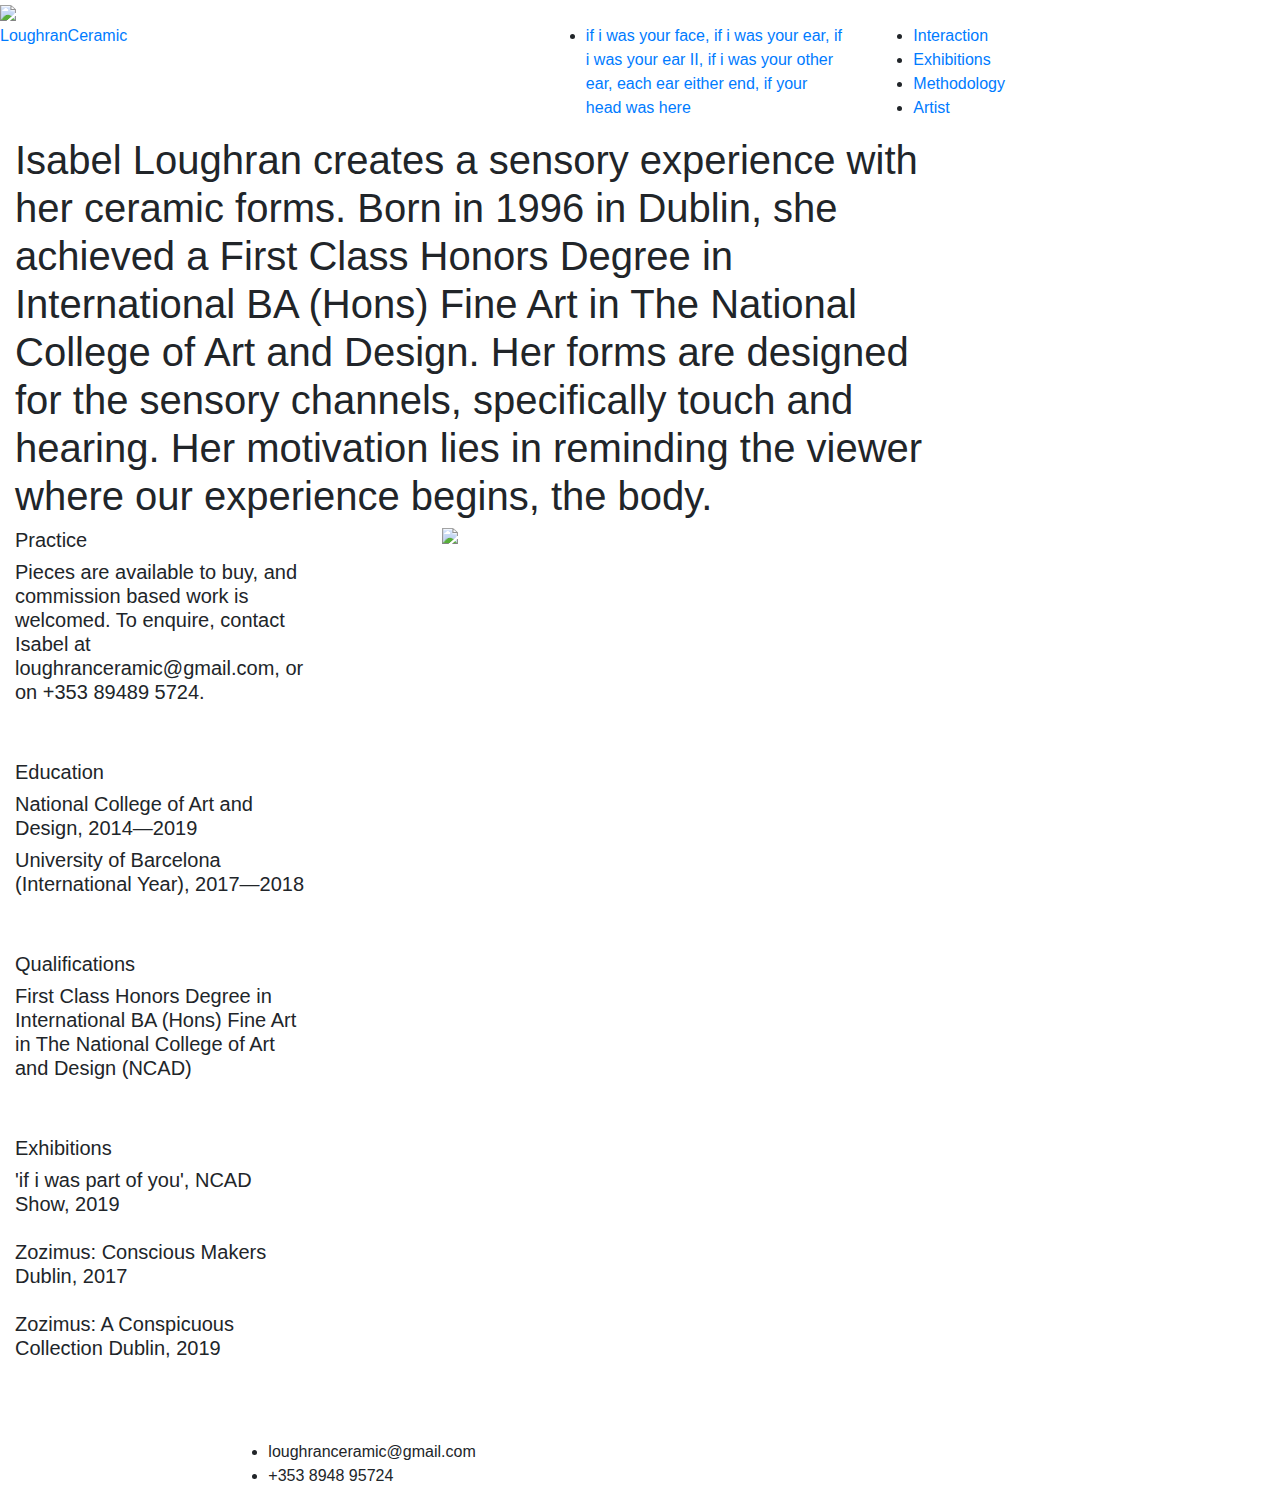
==== artist.html @ e688d414 "Add files via upload" ====
<!doctype html>
<html lang="en">
  <head>
    <!-- Required meta tags -->
    <meta charset="utf-8">
    <meta name="viewport" content="width=device-width, initial-scale=1, shrink-to-fit=no">

    <!-- Bootstrap CSS -->
    <link rel="stylesheet" href="https://stackpath.bootstrapcdn.com/bootstrap/4.3.1/css/bootstrap.min.css" integrity="sha384-ggOyR0iXCbMQv3Xipma34MD+dH/1fQ784/j6cY/iJTQUOhcWr7x9JvoRxT2MZw1T" crossorigin="anonymous">
      <link href="css/style.css" rel="stylesheet">

    <title>LoughranCeramic</title>
  </head>
    
    


<body>

  <div class="icon-bar">
  <a href="https://www.instagram.com/loughran.ceramic/" class="insta"><div class="insta"><img src="images/insta.png"></div></a> 
   
</div>    
    
<div id="navbar">
    <div class="row">
    <div class="col-sm-3">
  <a href="index.html" class="name">LoughranCeramic</a>
    </div>
    <div class="col-sm-3 offset-2 pieces">
  <ul>
      <li ><a href="#section2">if i was your face, </a><a href="#section1">if i was your ear, </a><a href="#section6">if i was your ear II,</a>  <a href="#section3">if i was your other ear,</a> <a href="#section4">each ear either end,</a> <a href="#section5">if your head was here</a></li>
            
        </ul>
    </div>
 <div class="col-sm-2">
        <ul>
            <li><a href="interaction.html">Interaction</a></li>
            <li><a href="exhibitions.html">Exhibitions</a></li>
            <li><a href="methodology.html">Methodology</a></li>
            <li><a href="artist.html">Artist</a></li>
        </ul>
      
    </div>
        

</div>
    
    </div> 
    <div class="container-fluid">
  <div class="row navblock">
       <div class="col-12">
     
    </div>
    
   
   
  </div>
</div>
    
     <div class="container-fluid toppadding">
  <div class="row toppadding">
       <div class="col-sm-9 col-12">
      <h1>Isabel Loughran creates a sensory experience with her ceramic forms. Born in 1996 in Dublin, she achieved a First Class Honors Degree in International BA (Hons) Fine Art in The National College of Art and Design. Her forms are designed for the sensory channels, specifically touch and hearing. Her motivation lies in reminding the viewer where our experience begins, the body.
</h1>
    </div>
    
   
   
  </div>
</div>
      <div class="container-fluid">
  <div class="row toppadding">
            <div class="col-sm-3">
                <h5>Practice  
</h5>
                <h5>Pieces are available to buy, and commission based work is welcomed. To enquire, contact Isabel at loughranceramic@gmail.com, or on +353 89489 5724.</h5>
                <br><br>
                 <h5>Education  
</h5>
                <h5>National College of Art and Design, 2014—2019  
</h5>
               <h5> University of Barcelona (International Year), 2017—2018</h5>
                <br><br>
                
                <h5>Qualifications  
</h5>
                <h5>First Class Honors Degree in International BA (Hons) Fine Art in The National College of Art and Design (NCAD)</h5>
                <br><br>
                <h5>Exhibitions  
</h5>
               <h5>'if i was part of you', NCAD Show, 2019<br><br>Zozimus: Conscious Makers Dublin, 2017<br><br>Zozimus: A Conspicuous Collection Dublin, 2019
<br><br></h5><br><br>
    </div>
            <div class="col-sm-8 offset-sm-1 col-12 pic">
                      <img src="images/isabel-headshot-2.png" class="embed-responsive">
                   </div>
       <div class="col-sm-3">
      
               
               
    </div>
          </div>
</div>
   <div class="footer">
  <div class="col-sm-4 offset-sm-2">
        <ul>
             <li>loughranceramic@gmail.com</li>
            <li>+353 8948 95724</li>
            
            
        </ul>
      
    </div>
</div> 
    
<script>
var prevScrollpos = window.pageYOffset;
window.onscroll = function() {
var currentScrollPos = window.pageYOffset;
  if (prevScrollpos > currentScrollPos) {
    document.getElementById("navbar").style.top = "0";
  } else {
    document.getElementById("navbar").style.top = "-175px";
  }
  prevScrollpos = currentScrollPos;
}
</script>
</body>
</html>
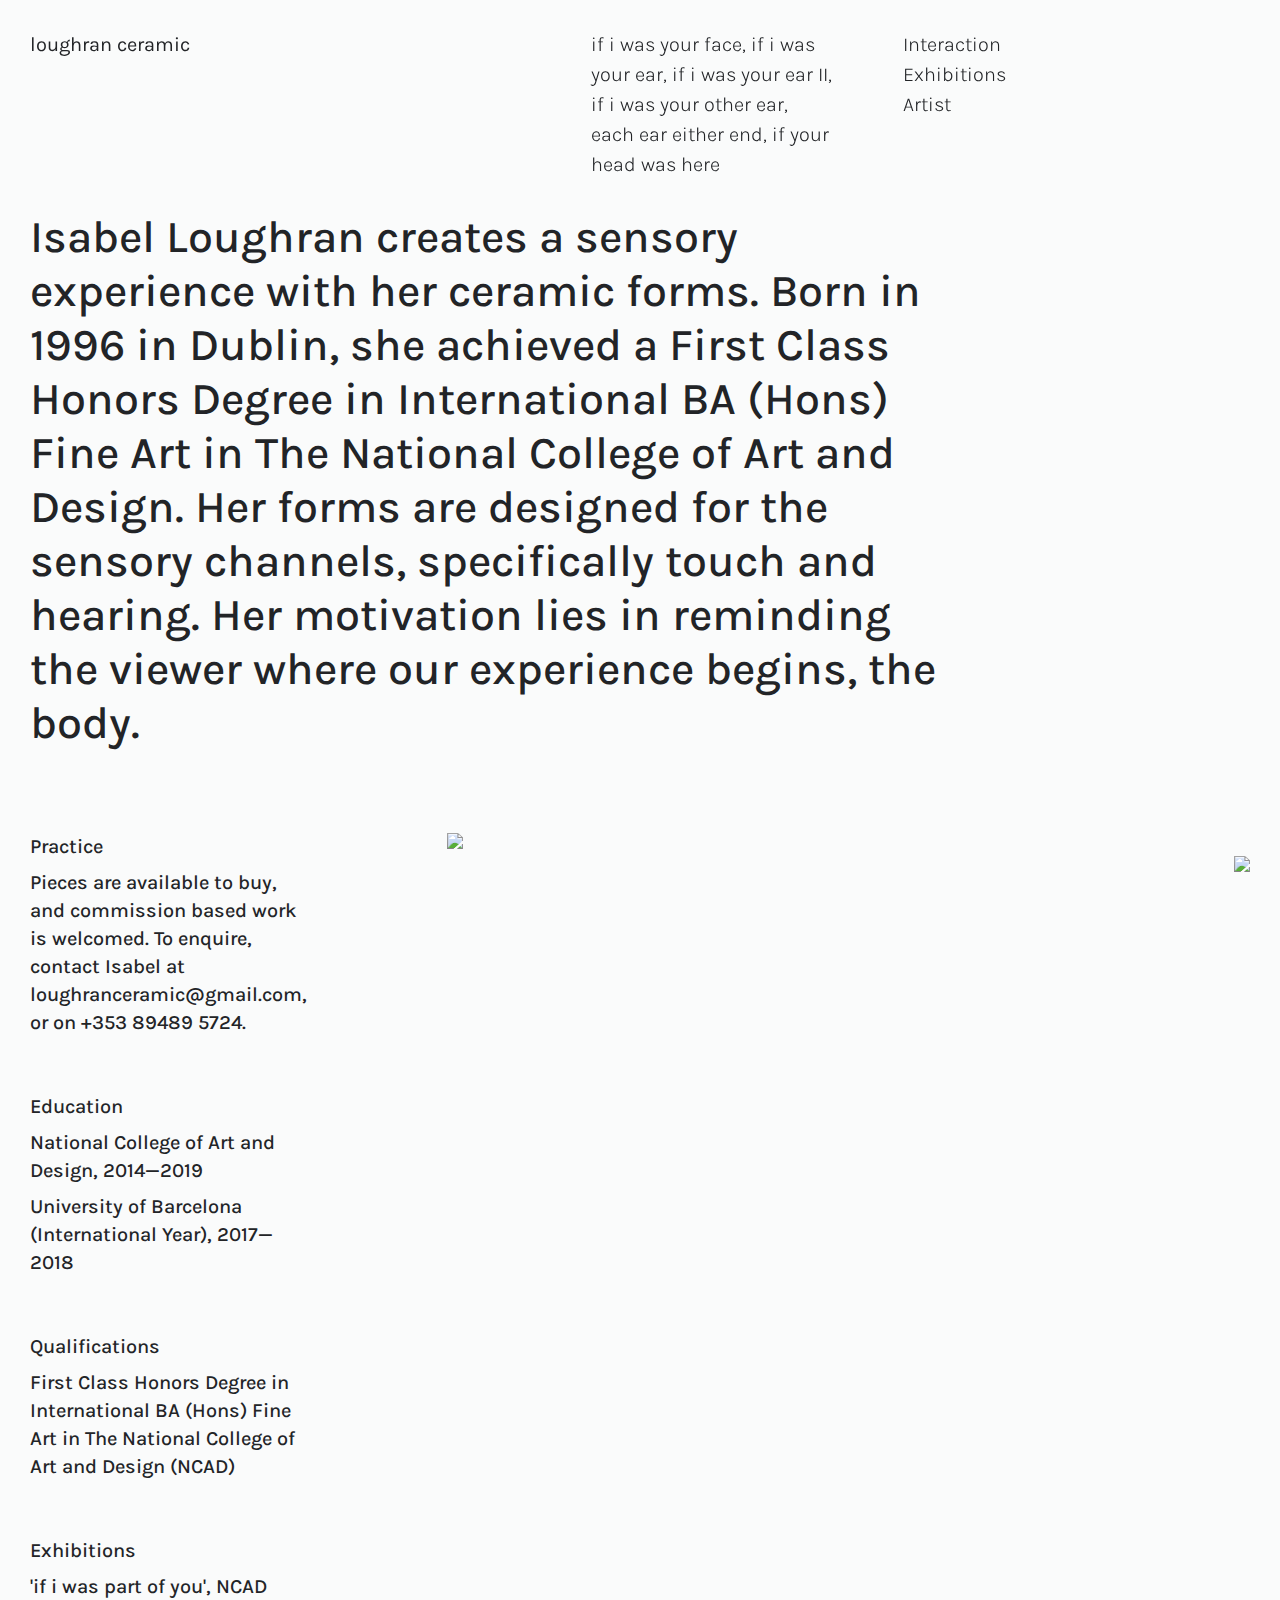
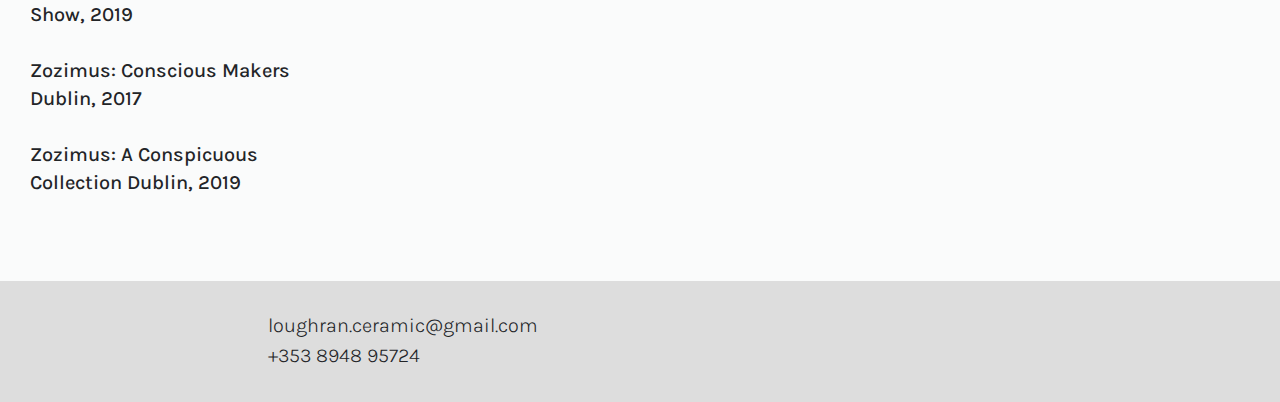
==== commit 911356cf: "fixes" ====
--- a/artist.html
+++ b/artist.html
@@ -8,8 +8,8 @@
     <!-- Bootstrap CSS -->
     <link rel="stylesheet" href="https://stackpath.bootstrapcdn.com/bootstrap/4.3.1/css/bootstrap.min.css" integrity="sha384-ggOyR0iXCbMQv3Xipma34MD+dH/1fQ784/j6cY/iJTQUOhcWr7x9JvoRxT2MZw1T" crossorigin="anonymous">
       <link href="css/style.css" rel="stylesheet">
-
-    <title>LoughranCeramic</title>
+<link href="https://fonts.googleapis.com/css?family=Karla&display=swap" rel="stylesheet">
+    <title>loughran ceramic</title>
   </head>
     
     
@@ -25,7 +25,7 @@
 <div id="navbar">
     <div class="row">
     <div class="col-sm-3">
-  <a href="index.html" class="name">LoughranCeramic</a>
+  <a href="index.html" class="name">loughran ceramic</a>
     </div>
     <div class="col-sm-3 offset-2 pieces">
   <ul>
@@ -37,7 +37,7 @@
         <ul>
             <li><a href="interaction.html">Interaction</a></li>
             <li><a href="exhibitions.html">Exhibitions</a></li>
-            <li><a href="methodology.html">Methodology</a></li>
+<!--            <li><a href="methodology.html">Methodology</a></li>-->
             <li><a href="artist.html">Artist</a></li>
         </ul>
       
@@ -105,7 +105,7 @@
    <div class="footer">
   <div class="col-sm-4 offset-sm-2">
         <ul>
-             <li>loughranceramic@gmail.com</li>
+             <li>loughran.ceramic@gmail.com</li>
             <li>+353 8948 95724</li>
             
             
@@ -127,4 +127,4 @@
 }
 </script>
 </body>
-</html>+</html>
--- a/css/style.css
+++ b/css/style.css
@@ -0,0 +1,209 @@
+
+body
+{
+    background-color: #fafbfb;
+}
+.toppadding
+{
+    margin-top: 45px;
+   margin-right: 0px;
+    margin-left: 0px;
+    padding-top: 30px;
+    
+    
+
+}
+.name
+{
+    
+    font-size: 20px;
+  
+    
+}
+.pic
+{
+   padding-bottom: 160px; 
+}
+.navblock
+{
+    height:60px;
+}
+h1
+{
+    font-size: 34px;
+    color: #222427;
+    
+    font-family: 'Karla', sans-serif;
+}
+
+ul
+{
+    list-style: none;
+    font-weight: 300;
+}
+
+li
+{
+    color: #222427;
+    font-size: 20px;
+    padding-left: 0px;
+    margin-left: 0px;
+}
+
+h5
+{
+   color: #222427;
+    font-size: 20px;
+    
+    font-family: 'Karla', sans-serif;
+    line-height: 1.4;
+}
+p
+{
+    font-size: 14px;
+    
+    font-family: 'Karla', sans-serif;
+}
+p a:hover
+{
+    font-size: 14px;
+    
+    font-family: 'Karla', sans-serif;
+    color: #222427;
+    text-decoration: underline;
+    background-color: #ddd;
+}
+a
+{
+    color: #222427;
+}
+a:active
+{
+    color: #222427;
+    text-decoration: underline;
+}
+#navbar {
+ z-index: 1000;
+  position: fixed;
+  top: 0;
+  width: 100%;
+  display: block;
+  transition: top 0.3s;
+    
+    font-family: 'Karla', sans-serif;
+    padding-top: 30px;
+    padding-left:30px;
+    padding-right:30px;
+}
+
+
+
+#navbar a:hover {
+  background-color: #ddd;
+  color: #222427;
+}
+
+.footer {
+  
+  left: 0;
+  bottom: 0;
+  width: 100%;
+  color: white;
+  text-align: left;
+    
+    font-family: 'Karla', sans-serif;
+    background-color: #ddd;
+    padding-top: 30px;
+    padding-bottom: 15px;
+    padding-left: 0px;
+}
+.footer a:hover
+{
+   background-color: #fafbfb;
+  color: #222427; 
+}
+.white
+{
+    color: #fafbfb;;
+}
+
+.interactioncomp
+    {
+        display: none;
+    }
+
+.pieces
+{
+    display: none;
+}
+
+/* Fixed/sticky icon bar (vertically aligned 50% from the top of the screen) */
+.icon-bar {
+  position: fixed;
+  bottom: 0%;
+  -webkit-transform: translateY(-50%);
+  -ms-transform: translateY(-50%);
+  transform: translateY(-50%);
+    line-height: 0.2;
+    right:0;
+    margin-right: 20px;
+    z-index: 1000;
+    
+}
+
+/* Style the icon bar links */
+.icon-bar a {
+  display: block;
+  text-align: center;
+  padding: 10px;
+  transition: all 0.3s ease;
+  color: white;
+  font-size: 20px;
+    
+    font-family: 'Karla', sans-serif;
+    line-height: 0.2;
+    
+    
+}
+
+/* Style the social media icons with color, if you want */
+.icon-bar a:hover {
+  
+    text-decoration: none;
+    
+}
+
+.insta {
+  
+  color: white;
+    
+    font-family: 'Karla', sans-serif;
+    line-height: 0.2;
+    
+}
+.sold
+{
+    color: red;
+}
+@media screen and (min-width: 600px) {
+    h1
+{
+    font-size: 45px;
+    color: #222427;
+    
+    font-family: 'Karla', sans-serif;
+}
+    .interactionsep
+    {
+        display: none;
+    }
+    .interactioncomp
+    {
+        display: block;
+    }
+    .pieces
+{
+    display: block;
+}
+    
+}
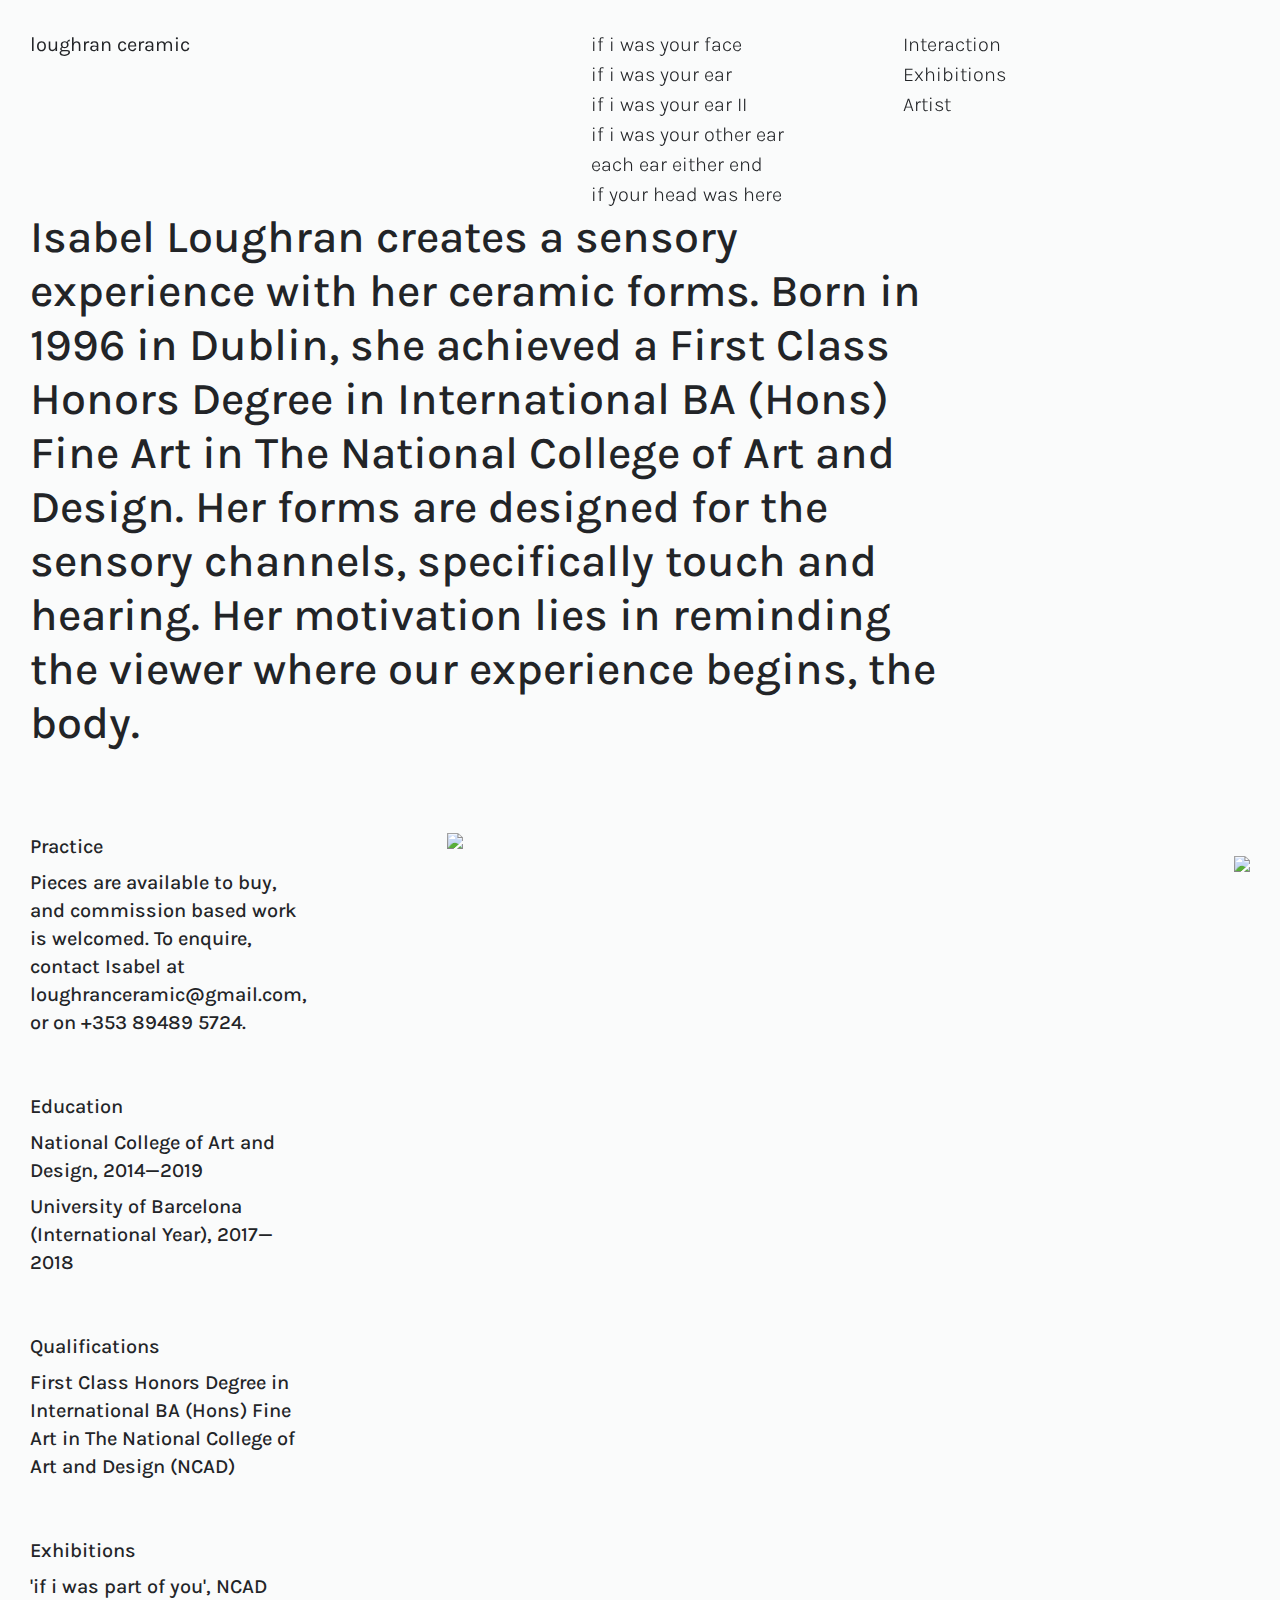
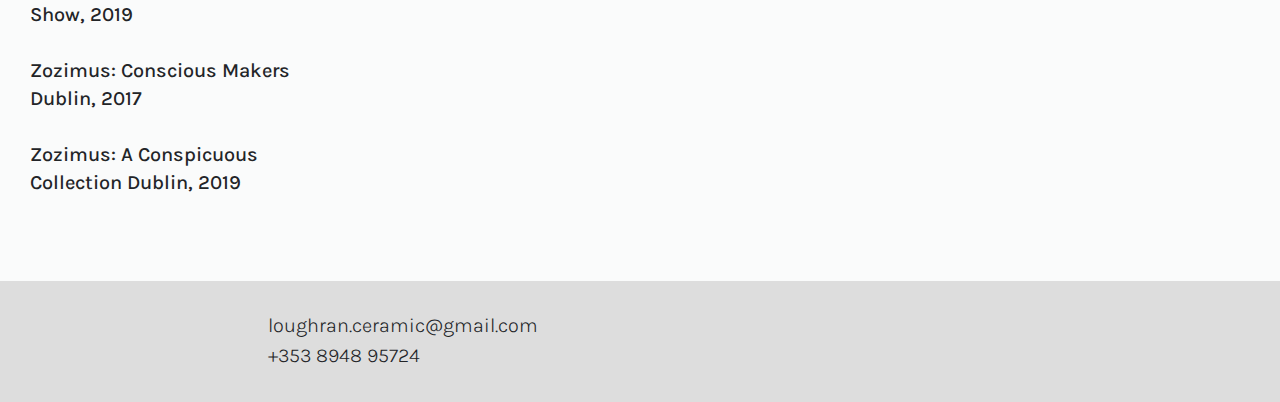
==== commit 64e89ae9: "projects list format" ====
--- a/artist.html
+++ b/artist.html
@@ -29,7 +29,8 @@
     </div>
     <div class="col-sm-3 offset-2 pieces">
   <ul>
-      <li ><a href="#section2">if i was your face, </a><a href="#section1">if i was your ear, </a><a href="#section6">if i was your ear II,</a>  <a href="#section3">if i was your other ear,</a> <a href="#section4">each ear either end,</a> <a href="#section5">if your head was here</a></li>
+<!--      <li ><a href="#section2">if i was your face, </a><a href="#section1">if i was your ear, </a><a href="#section6">if i was your ear II,</a>  <a href="#section3">if i was your other ear,</a> <a href="#section4">each ear either end,</a> <a href="#section5">if your head was here</a></li>-->
+      <li ><a href="#section2">if i was your face</a><br><a href="#section1">if i was your ear </a><br><a href="#section6">if i was your ear II</a><br><a href="#section3">if i was your other ear</a><br> <a href="#section4">each ear either end</a><br><a href="#section5">if your head was here</a></li>
             
         </ul>
     </div>
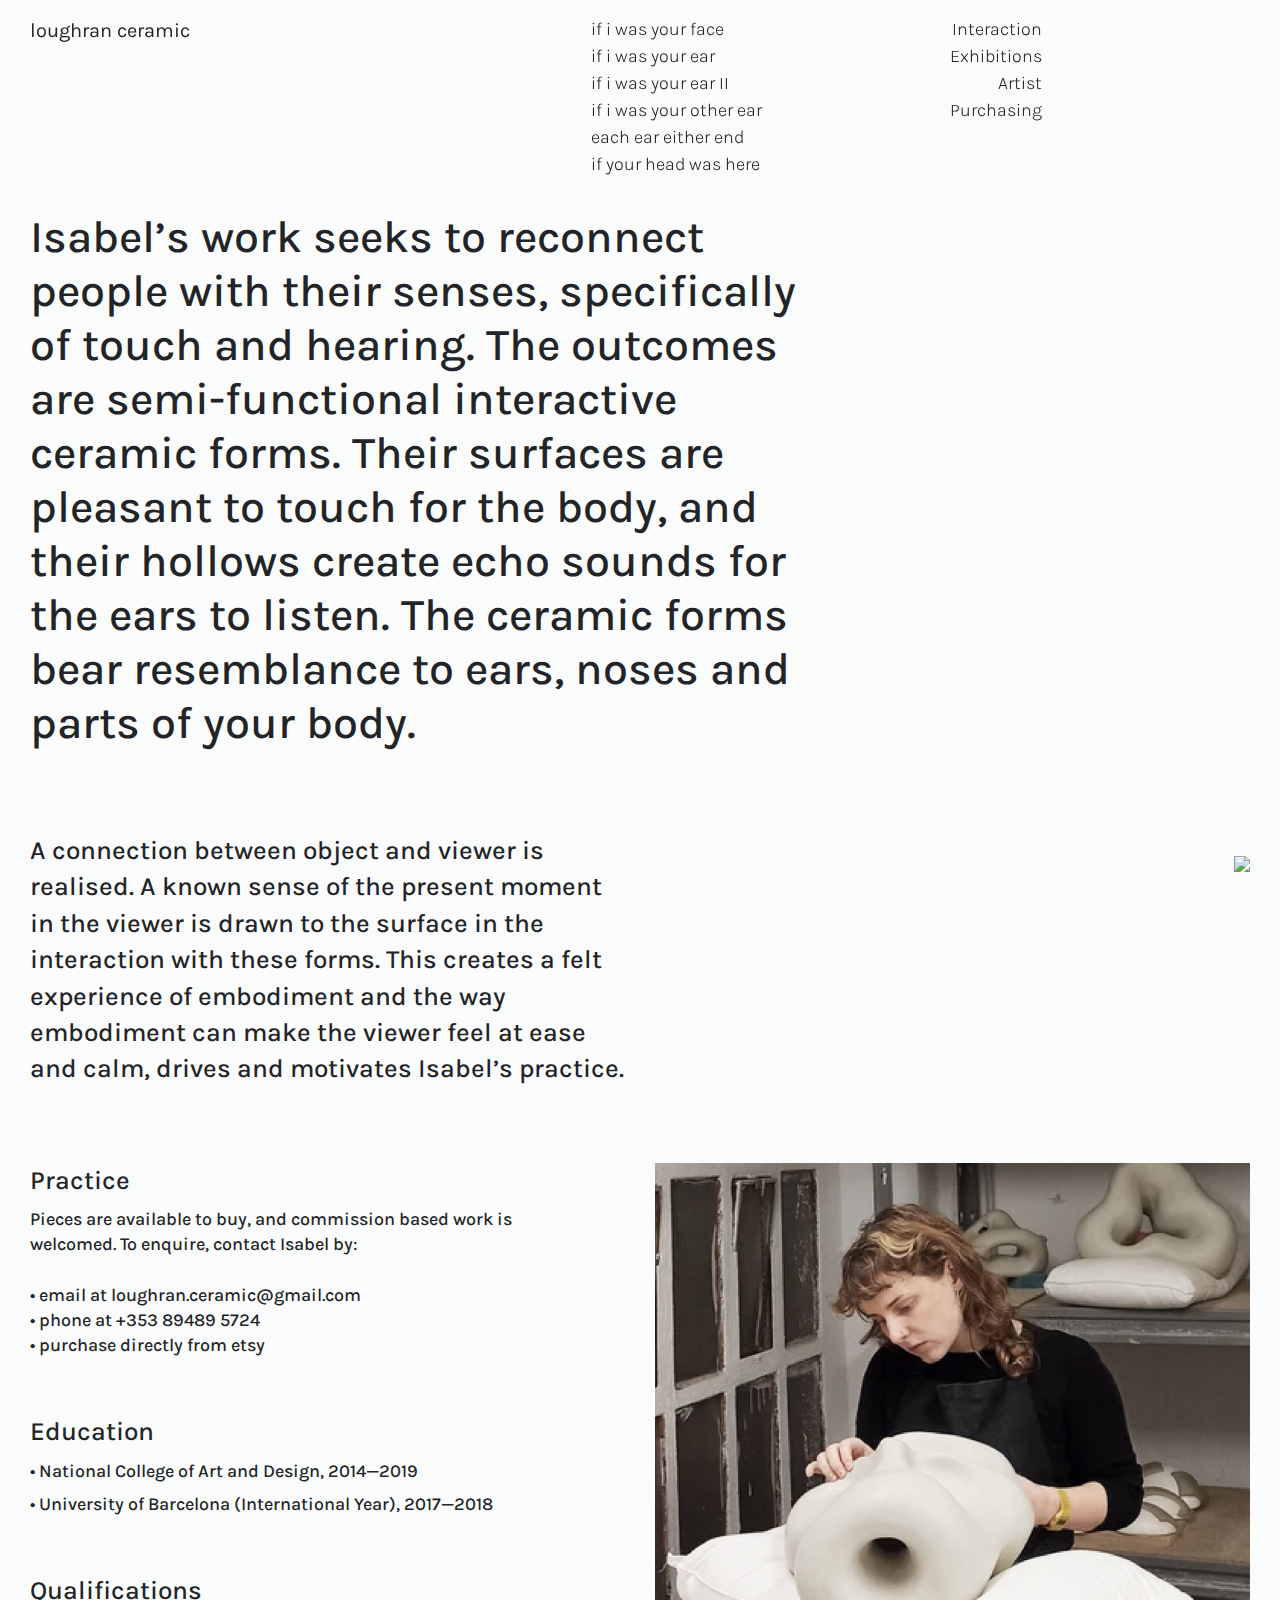
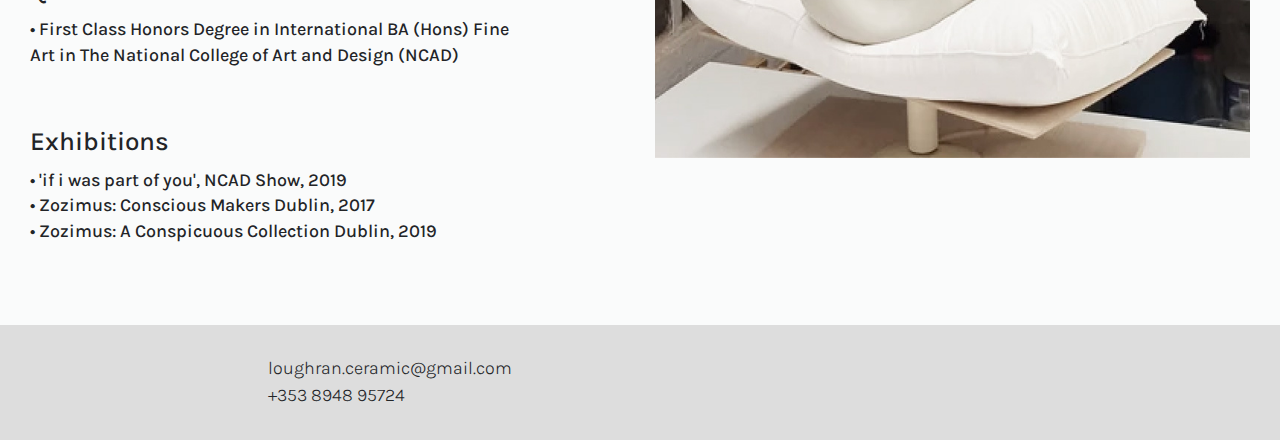
==== commit 16fe7478: "buttons" ====
--- a/artist.html
+++ b/artist.html
@@ -24,30 +24,31 @@
     
 <div id="navbar">
     <div class="row">
-    <div class="col-sm-3">
+    <div class="col-sm-3 ">
   <a href="index.html" class="name">loughran ceramic</a>
     </div>
-    <div class="col-sm-3 offset-2 pieces">
+    <div class="col-sm-3 offset-sm-2 pieces">
   <ul>
-<!--      <li ><a href="#section2">if i was your face, </a><a href="#section1">if i was your ear, </a><a href="#section6">if i was your ear II,</a>  <a href="#section3">if i was your other ear,</a> <a href="#section4">each ear either end,</a> <a href="#section5">if your head was here</a></li>-->
-      <li ><a href="#section2">if i was your face</a><br><a href="#section1">if i was your ear </a><br><a href="#section6">if i was your ear II</a><br><a href="#section3">if i was your other ear</a><br> <a href="#section4">each ear either end</a><br><a href="#section5">if your head was here</a></li>
+      <li><a href="#section2">if i was your face</a><br><a href="#section1">if i was your ear </a><br><a href="#section6">if i was your ear II</a><br><a href="#section3">if i was your other ear</a><br> <a href="#section4">each ear either end</a><br><a href="#section5">if your head was here</a></li>
             
         </ul>
     </div>
- <div class="col-sm-2">
+ <div class="col-sm-2 navlist-mob">
         <ul>
             <li><a href="interaction.html">Interaction</a></li>
             <li><a href="exhibitions.html">Exhibitions</a></li>
 <!--            <li><a href="methodology.html">Methodology</a></li>-->
             <li><a href="artist.html">Artist</a></li>
+            <li><a href="purchasing.html">Purchasing</a></li>
         </ul>
       
     </div>
+     
         
 
 </div>
     
-    </div> 
+    </div>
     <div class="container-fluid">
   <div class="row navblock">
        <div class="col-12">
@@ -61,40 +62,56 @@
     
      <div class="container-fluid toppadding">
   <div class="row toppadding">
-       <div class="col-sm-9 col-12">
+       <div class="col-sm-8 col-12">
+           <h1>Isabel’s work seeks to reconnect people with their senses, specifically of touch and hearing. The outcomes are semi-functional interactive ceramic forms. Their surfaces are pleasant to touch for the body, and their hollows create echo sounds for the ears to listen. The ceramic forms bear resemblance to ears, noses and parts of your body.
+
+           </h1>
+<!--
       <h1>Isabel Loughran creates a sensory experience with her ceramic forms. Born in 1996 in Dublin, she achieved a First Class Honors Degree in International BA (Hons) Fine Art in The National College of Art and Design. Her forms are designed for the sensory channels, specifically touch and hearing. Her motivation lies in reminding the viewer where our experience begins, the body.
 </h1>
+-->
     </div>
+      
     
    
    
   </div>
+           <div class="col-sm-6 col-12 toppadding">
+           <h2>A connection between object and viewer is realised. A known sense of the present moment in the viewer is drawn to the surface in the interaction with these forms. This creates a felt experience of embodiment and the way embodiment can make the viewer feel at ease and calm, drives and motivates Isabel’s practice.
+
+           </h2>
+<!--
+      <h1>Isabel Loughran creates a sensory experience with her ceramic forms. Born in 1996 in Dublin, she achieved a First Class Honors Degree in International BA (Hons) Fine Art in The National College of Art and Design. Her forms are designed for the sensory channels, specifically touch and hearing. Her motivation lies in reminding the viewer where our experience begins, the body.
+</h1>
+-->
+    </div>
 </div>
       <div class="container-fluid">
   <div class="row toppadding">
-            <div class="col-sm-3">
-                <h5>Practice  
+            <div class="col-sm-5">
+                <h2>Practice  
+</h2>
+                
+                <h5>Pieces are available to buy, and commission based work is welcomed. To enquire, contact Isabel by: <br><br>• email at loughran.ceramic@gmail.com<br>• phone at +353 89489 5724 <a href="https://www.etsy.com/il-en/shop/ifIwaspartofYou"><br>• purchase directly from etsy</a></h5>
+                <br><br>
+                 <h2>Education  
+</h2>
+                <h5>• National College of Art and Design, 2014—2019  
 </h5>
-                <h5>Pieces are available to buy, and commission based work is welcomed. To enquire, contact Isabel at loughranceramic@gmail.com, or on +353 89489 5724.</h5>
-                <br><br>
-                 <h5>Education  
-</h5>
-                <h5>National College of Art and Design, 2014—2019  
-</h5>
-               <h5> University of Barcelona (International Year), 2017—2018</h5>
+               <h5>• University of Barcelona (International Year), 2017—2018</h5>
                 <br><br>
                 
-                <h5>Qualifications  
-</h5>
-                <h5>First Class Honors Degree in International BA (Hons) Fine Art in The National College of Art and Design (NCAD)</h5>
+                <h2>Qualifications  
+</h2>
+                <h5>• First Class Honors Degree in International BA (Hons) Fine Art in The National College of Art and Design (NCAD)</h5>
                 <br><br>
-                <h5>Exhibitions  
-</h5>
-               <h5>'if i was part of you', NCAD Show, 2019<br><br>Zozimus: Conscious Makers Dublin, 2017<br><br>Zozimus: A Conspicuous Collection Dublin, 2019
+                <h2>Exhibitions  
+</h2>
+               <h5>• 'if i was part of you', NCAD Show, 2019<br>• Zozimus: Conscious Makers Dublin, 2017<br>• Zozimus: A Conspicuous Collection Dublin, 2019
 <br><br></h5><br><br>
     </div>
-            <div class="col-sm-8 offset-sm-1 col-12 pic">
-                      <img src="images/isabel-headshot-2.png" class="embed-responsive">
+            <div class="col-sm-6 offset-sm-1 col-12 pic">
+                      <img src="images/isabel-loughran.jpg" class="embed-responsive">
                    </div>
        <div class="col-sm-3">
       
@@ -106,7 +123,7 @@
    <div class="footer">
   <div class="col-sm-4 offset-sm-2">
         <ul>
-             <li>loughran.ceramic@gmail.com</li>
+            <li><a href="mailto:loughran.ceramic@gmail.com">loughran.ceramic@gmail.com</a></li>
             <li>+353 8948 95724</li>
             
             
--- a/css/style.css
+++ b/css/style.css
@@ -3,6 +3,58 @@
 {
     background-color: #fafbfb;
 }
+
+.right-align
+{
+    text-align: right;
+    border: 10px;
+    height: 30px;
+}
+
+
+.btn
+{
+    padding-top: 16px;
+    color: black;
+    background-color: #F0B09E;
+    border-radius: 100px;
+   
+    
+}
+.btn:hover
+{
+    padding-top: 16px;
+/*    background-color: #B3B85C;*/
+    background-color: #CC9687;
+    text-decoration: none;
+    outline-color: black;
+    outline-width: 1px;
+    outline-style: solid;
+}
+
+.white
+{
+    text-decoration: none;
+    color: black;
+}
+
+.slider1{
+    background-image: url(../images/Carousel/4.jpg);
+    background-repeat: no-repeat;
+    background-size: cover;
+}
+.slider2{
+    background-image: url(../images/Carousel/5.jpg);
+    background-repeat: no-repeat;
+    background-size: cover;
+}
+.slider3{
+    background-image: url(../images/Carousel/2.jpg);
+    background-repeat: no-repeat;
+    background-size: cover;
+}
+
+
 .toppadding
 {
     margin-top: 45px;
@@ -13,6 +65,27 @@
     
 
 }
+a:hover
+{
+    text-decoration: none;
+}
+.botpadding
+{
+    margin-top: 45px;
+   margin-right: 0px;
+    margin-left: 0px;
+    padding-top: 30px;
+    
+    
+
+}
+
+    .bot-mob-padding
+{
+    padding-bottom: 60px;
+}
+
+
 .name
 {
     
@@ -36,6 +109,15 @@
     font-family: 'Karla', sans-serif;
 }
 
+h2
+{
+    font-size: 26px;
+    color: #222427;
+    line-height: 1.4;
+    
+    font-family: 'Karla', sans-serif;
+}
+
 ul
 {
     list-style: none;
@@ -45,61 +127,98 @@
 li
 {
     color: #222427;
-    font-size: 20px;
+    font-size: 18px;
     padding-left: 0px;
     margin-left: 0px;
-}
-
-h5
-{
-   color: #222427;
-    font-size: 20px;
-    
-    font-family: 'Karla', sans-serif;
-    line-height: 1.4;
-}
-p
-{
-    font-size: 14px;
-    
-    font-family: 'Karla', sans-serif;
-}
-p a:hover
-{
-    font-size: 14px;
+    
+}
+
+
+
+/*
+a:hover
+{
+    text-decoration: underline;
+     
     
     font-family: 'Karla', sans-serif;
     color: #222427;
     text-decoration: underline;
     background-color: #ddd;
 }
+*/
+h5 a:hover
+{
+    color: #C27C65;
+    
+    
+    font-family: 'Karla', sans-serif;
+    color: #222427;
+    text-decoration: underline;
+    
+}
+
+h5
+{
+   color: #222427;
+    font-size: 18px;
+    
+    font-family: 'Karla', sans-serif;
+    line-height: 1.4;
+}
+p
+{
+    font-size: 14px;
+    
+    font-family: 'Karla', sans-serif;
+}
+p a:hover
+{
+    font-size: 14px;
+    
+    font-family: 'Karla', sans-serif;
+    color: #222427;
+    text-decoration: underline;
+    
+}
 a
 {
     color: #222427;
+    
 }
 a:active
 {
     color: #222427;
-    text-decoration: underline;
-}
+   
+}
+
+
 #navbar {
  z-index: 1000;
   position: fixed;
   top: 0;
   width: 100%;
   display: block;
-  transition: top 0.3s;
-    
-    font-family: 'Karla', sans-serif;
-    padding-top: 30px;
+  transition: top 0.4s;
+    
+    font-family: 'Karla', sans-serif;
+    padding-top: 16px;
     padding-left:30px;
     padding-right:30px;
 }
 
+.navlist-mob
+{
+    line-height: 33px;
+    text-align: right;
+    top: 0px;
+       
+}
 
 
 #navbar a:hover {
-  background-color: #ddd;
+  text-decoration: underline;
+   
   color: #222427;
 }
 
@@ -122,10 +241,7 @@
    background-color: #fafbfb;
   color: #222427; 
 }
-.white
-{
-    color: #fafbfb;;
-}
+
 
 .interactioncomp
     {
@@ -204,6 +320,12 @@
     .pieces
 {
     display: block;
-}
-    
-}
+    
+}
+    
+.navlist-mob
+{
+    line-height: 27px;
+}
+    
+}
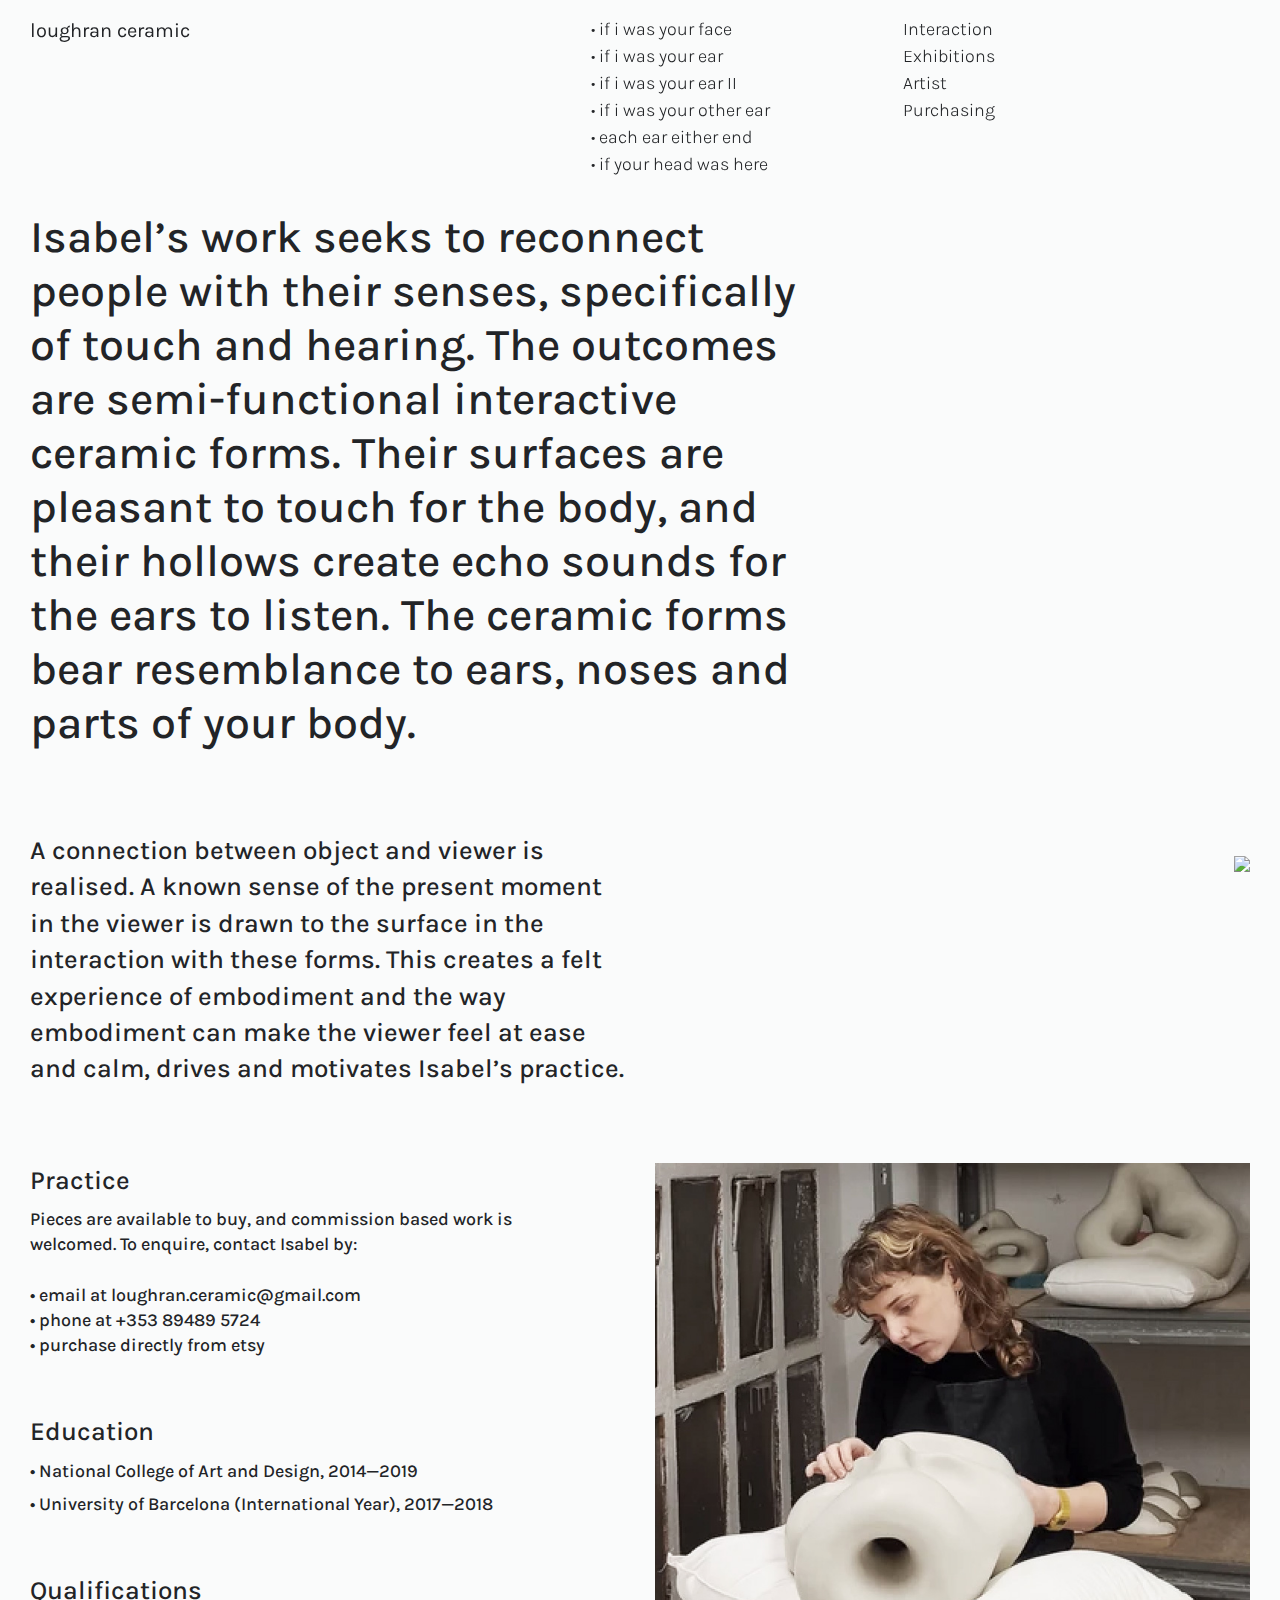
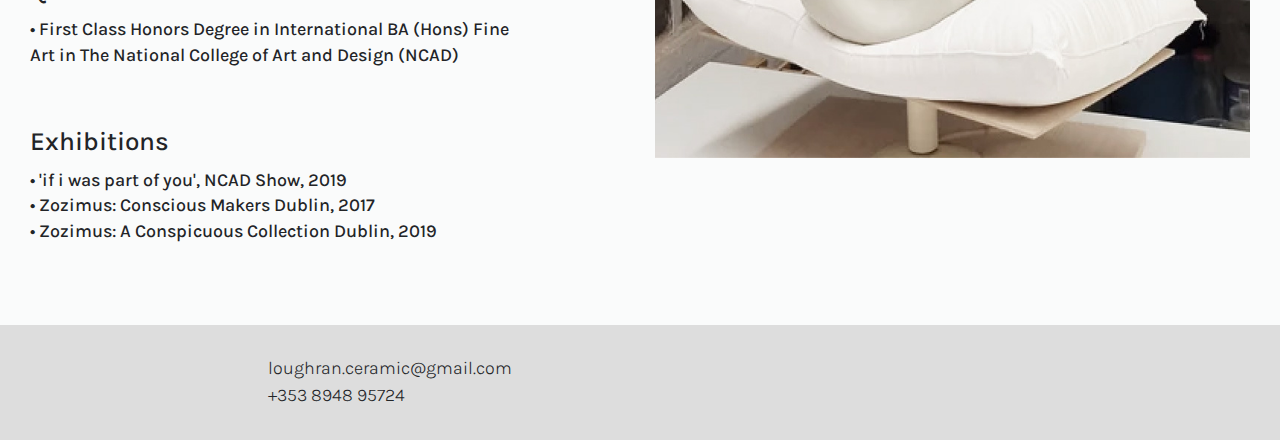
==== commit 0d85ccc9: "fixes" ====
--- a/artist.html
+++ b/artist.html
@@ -29,7 +29,7 @@
     </div>
     <div class="col-sm-3 offset-sm-2 pieces">
   <ul>
-      <li><a href="#section2">if i was your face</a><br><a href="#section1">if i was your ear </a><br><a href="#section6">if i was your ear II</a><br><a href="#section3">if i was your other ear</a><br> <a href="#section4">each ear either end</a><br><a href="#section5">if your head was here</a></li>
+      <li><a href="#section2">• if i was your face</a><br><a href="#section1">• if i was your ear </a><br><a href="#section6">• if i was your ear II</a><br><a href="#section3">• if i was your other ear</a><br> <a href="#section4">• each ear either end</a><br><a href="#section5">• if your head was here</a></li>
             
         </ul>
     </div>
--- a/css/style.css
+++ b/css/style.css
@@ -326,6 +326,7 @@
 .navlist-mob
 {
     line-height: 27px;
-}
-    
-}
+    text-align: left;
+}
+    
+}
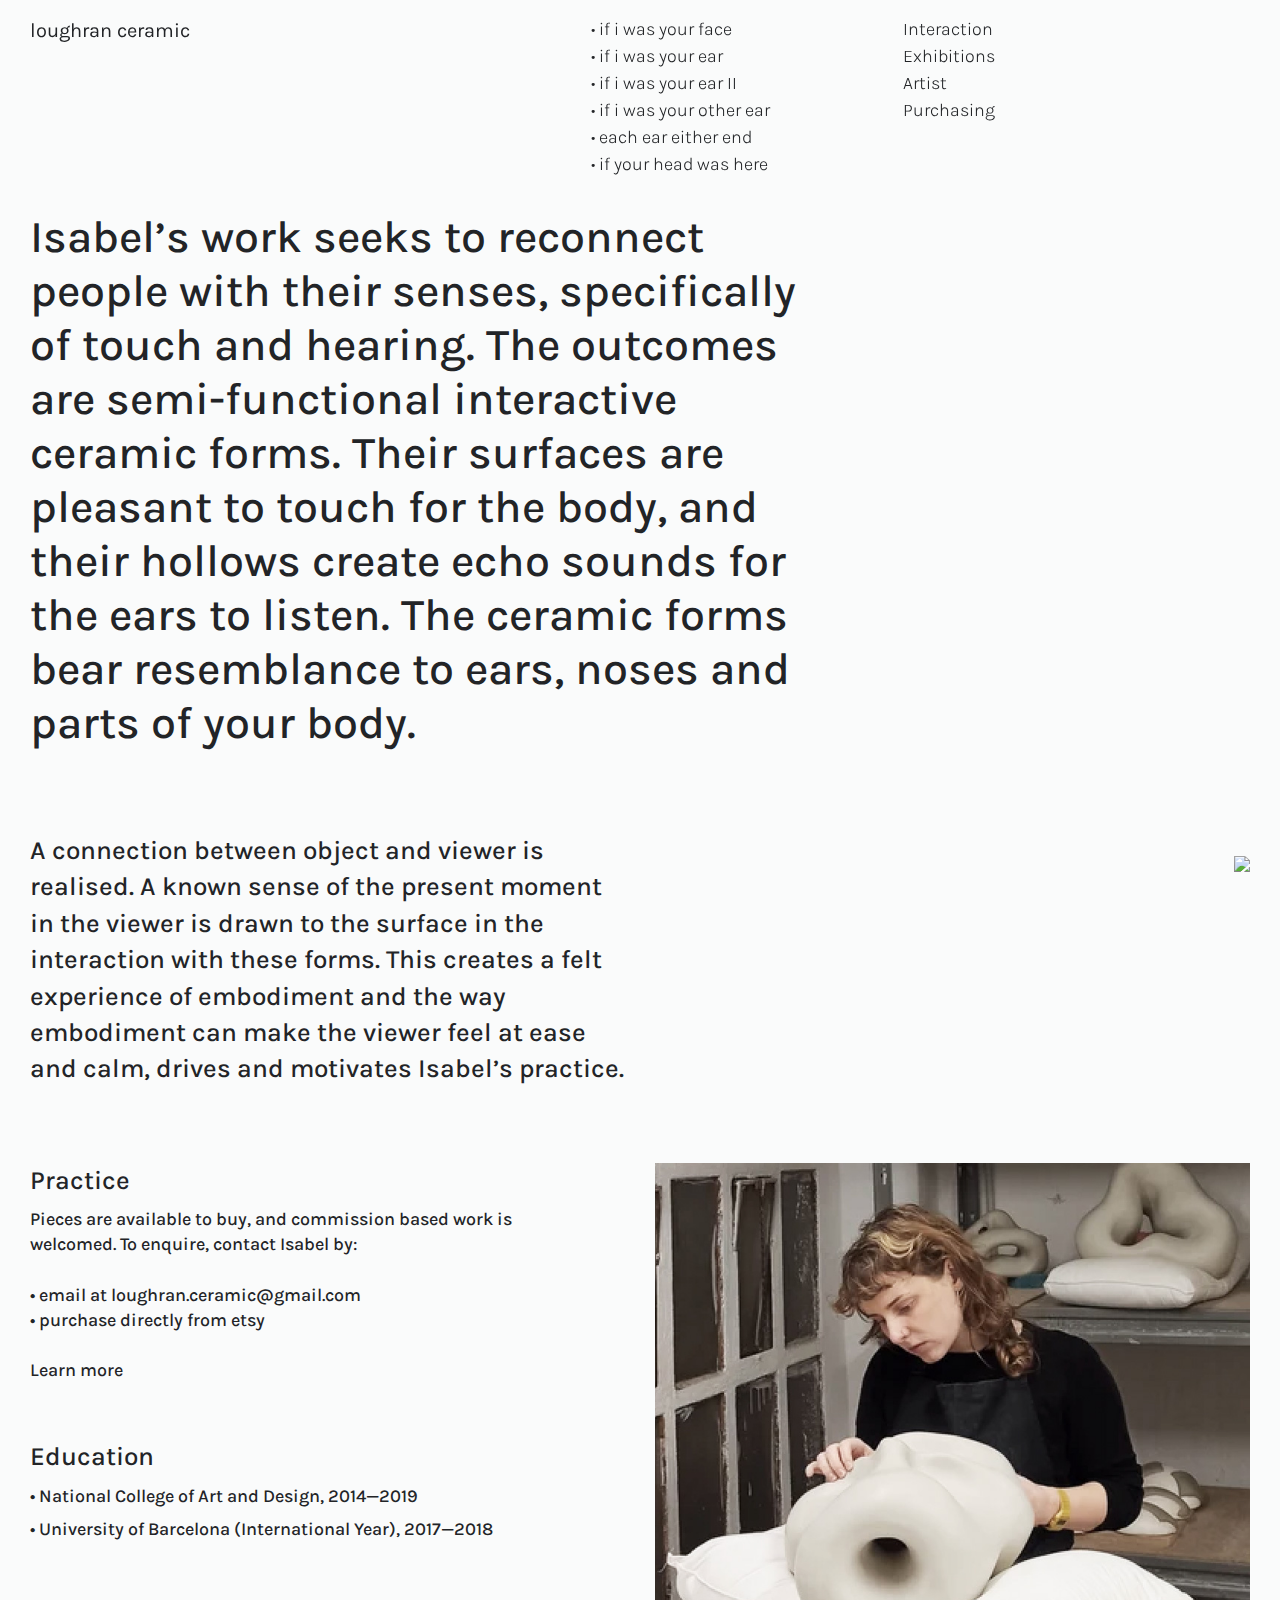
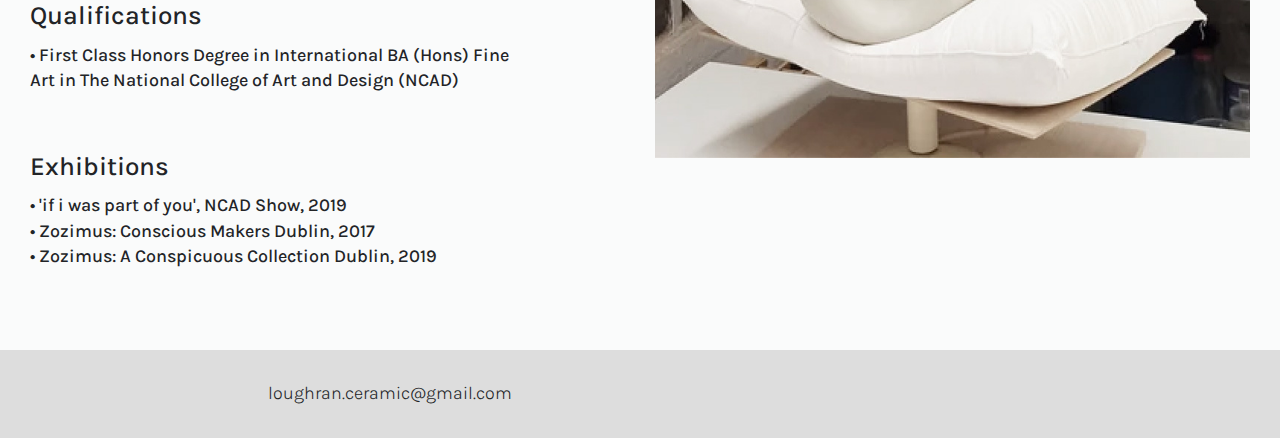
==== commit d31bed7a: "updates" ====
--- a/artist.html
+++ b/artist.html
@@ -92,7 +92,7 @@
                 <h2>Practice  
 </h2>
                 
-                <h5>Pieces are available to buy, and commission based work is welcomed. To enquire, contact Isabel by: <br><br>• email at loughran.ceramic@gmail.com<br>• phone at +353 89489 5724 <a href="https://www.etsy.com/il-en/shop/ifIwaspartofYou"><br>• purchase directly from etsy</a></h5>
+                <h5>Pieces are available to buy, and commission based work is welcomed. To enquire, contact Isabel by: <br><br>• email at <a href="mailto:loughran.ceramic@gmail.com">loughran.ceramic@gmail.com</a><a href="https://www.etsy.com/il-en/shop/ifIwaspartofYou"><br>• purchase directly from etsy</a><br><br><a href="purchasing.html">Learn more</a></h5>
                 <br><br>
                  <h2>Education  
 </h2>
@@ -124,7 +124,7 @@
   <div class="col-sm-4 offset-sm-2">
         <ul>
             <li><a href="mailto:loughran.ceramic@gmail.com">loughran.ceramic@gmail.com</a></li>
-            <li>+353 8948 95724</li>
+<!--            <li>+353 8948 95724</li>-->
             
             
         </ul>
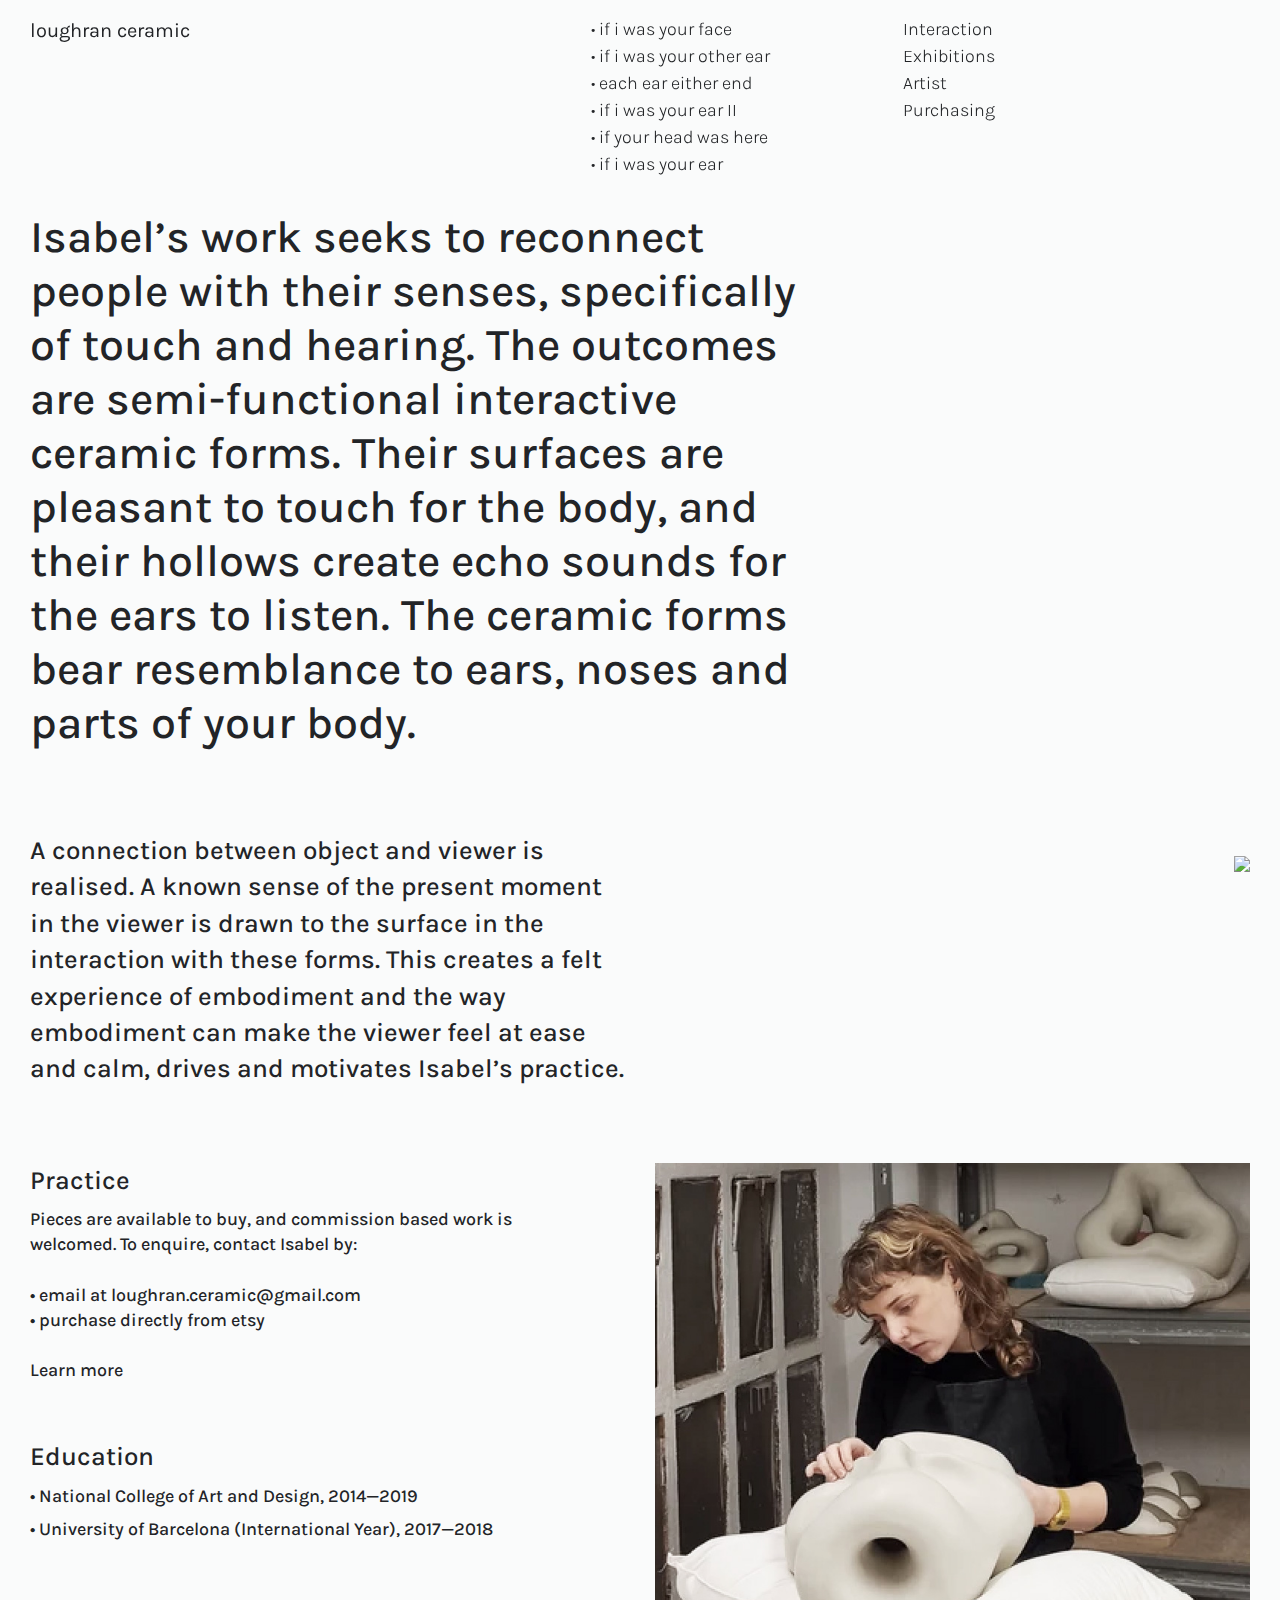
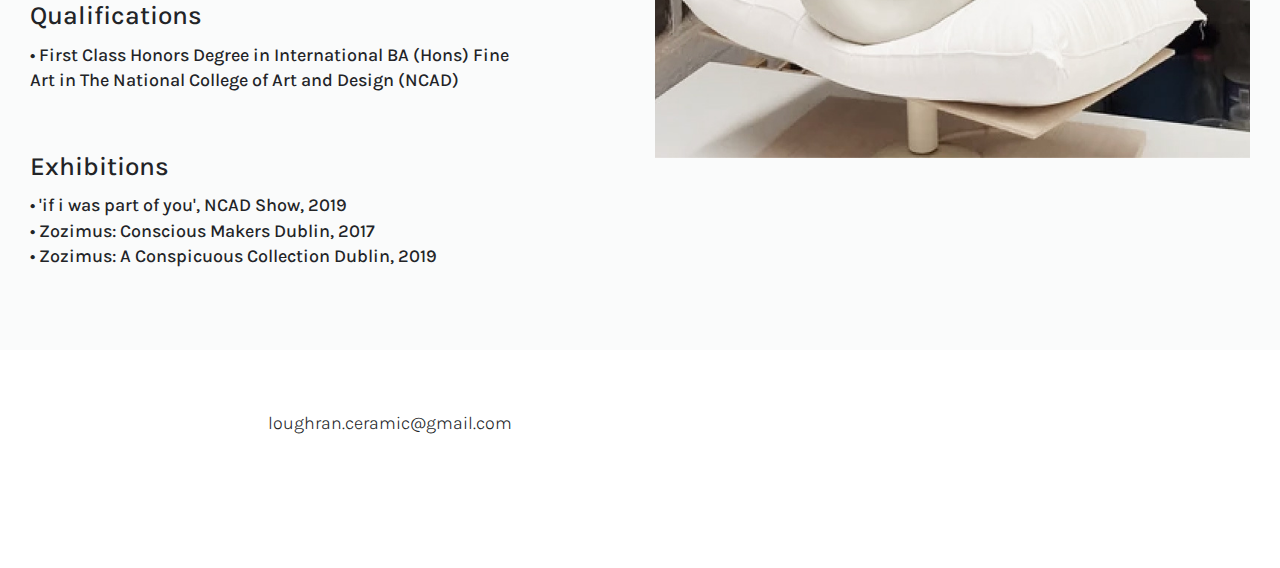
==== commit 317cad91: "updates" ====
--- a/artist.html
+++ b/artist.html
@@ -29,7 +29,7 @@
     </div>
     <div class="col-sm-3 offset-sm-2 pieces">
   <ul>
-      <li><a href="#section2">• if i was your face</a><br><a href="#section1">• if i was your ear </a><br><a href="#section6">• if i was your ear II</a><br><a href="#section3">• if i was your other ear</a><br> <a href="#section4">• each ear either end</a><br><a href="#section5">• if your head was here</a></li>
+     <li><a href="#section2">• if i was your face</a><br><a href="#section3">• if i was your other ear</a><br> <a href="#section4">• each ear either end</a><br><a href="#section6">• if i was your ear II</a><br><a href="#section5">• if your head was here</a><br><a href="#section1">• if i was your ear </a></li>
             
         </ul>
     </div>
--- a/css/style.css
+++ b/css/style.css
@@ -16,8 +16,11 @@
 {
     padding-top: 16px;
     color: black;
-    background-color: #F0B09E;
+/*    background-color: #EDD3BB;*/
     border-radius: 100px;
+    outline-color: black;
+    outline-width: 1px;
+    outline-style: solid;
    
     
 }
@@ -25,7 +28,7 @@
 {
     padding-top: 16px;
 /*    background-color: #B3B85C;*/
-    background-color: #CC9687;
+    background-color: #F3F0EC;
     text-decoration: none;
     outline-color: black;
     outline-width: 1px;
@@ -38,18 +41,18 @@
     color: black;
 }
 
-.slider1{
+.slider2{
     background-image: url(../images/Carousel/4.jpg);
     background-repeat: no-repeat;
     background-size: cover;
 }
-.slider2{
-    background-image: url(../images/Carousel/5.jpg);
+.slider3{
+    background-image: url(../images/Carousel/If-your-head-was-here-CROP-2.jpg);
     background-repeat: no-repeat;
     background-size: cover;
 }
-.slider3{
-    background-image: url(../images/Carousel/2.jpg);
+.slider1{
+    background-image: url(../images/Carousel/If-I-was-your-other-ear-4.jpg);
     background-repeat: no-repeat;
     background-size: cover;
 }
@@ -231,14 +234,14 @@
   text-align: left;
     
     font-family: 'Karla', sans-serif;
-    background-color: #ddd;
-    padding-top: 30px;
-    padding-bottom: 15px;
+    background-color: white;
+    padding-top: 60px;
+    padding-bottom: 115px;
     padding-left: 0px;
 }
 .footer a:hover
 {
-   background-color: #fafbfb;
+   text-decoration: underline;
   color: #222427; 
 }
 
